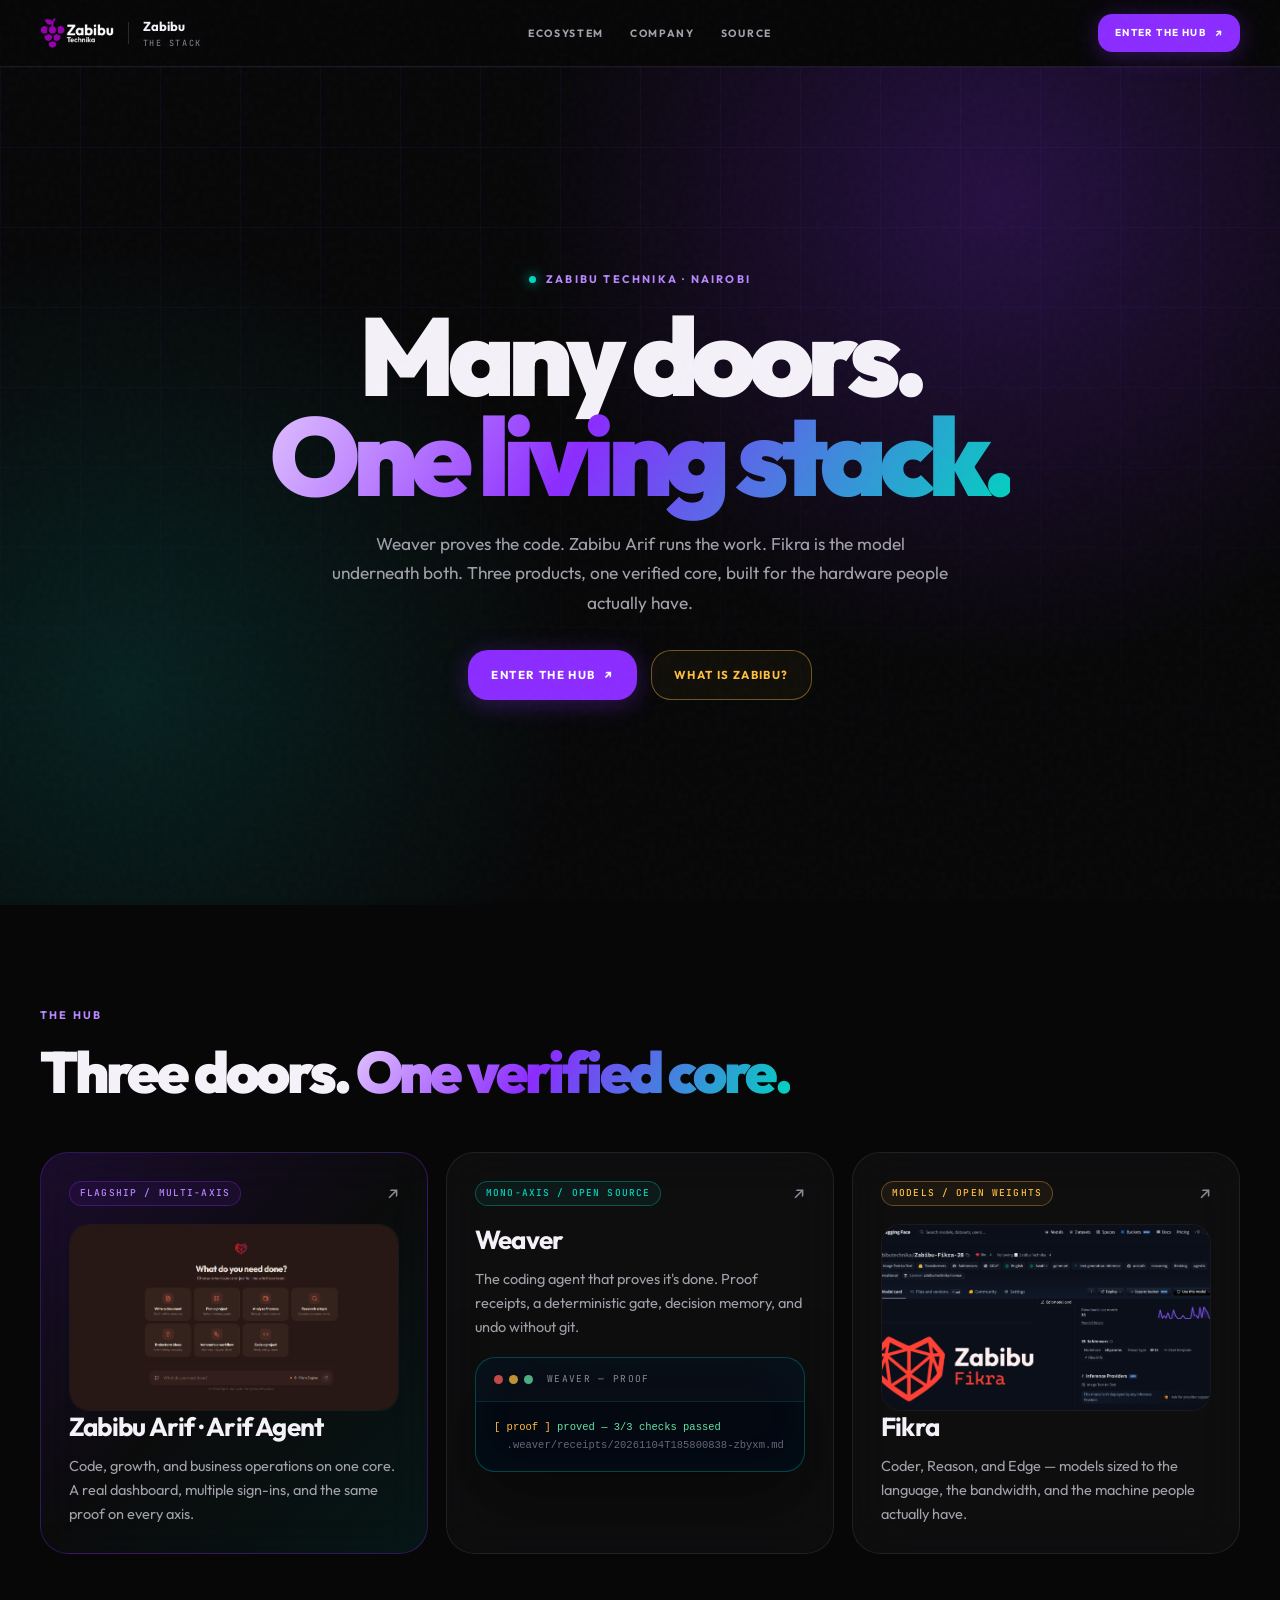
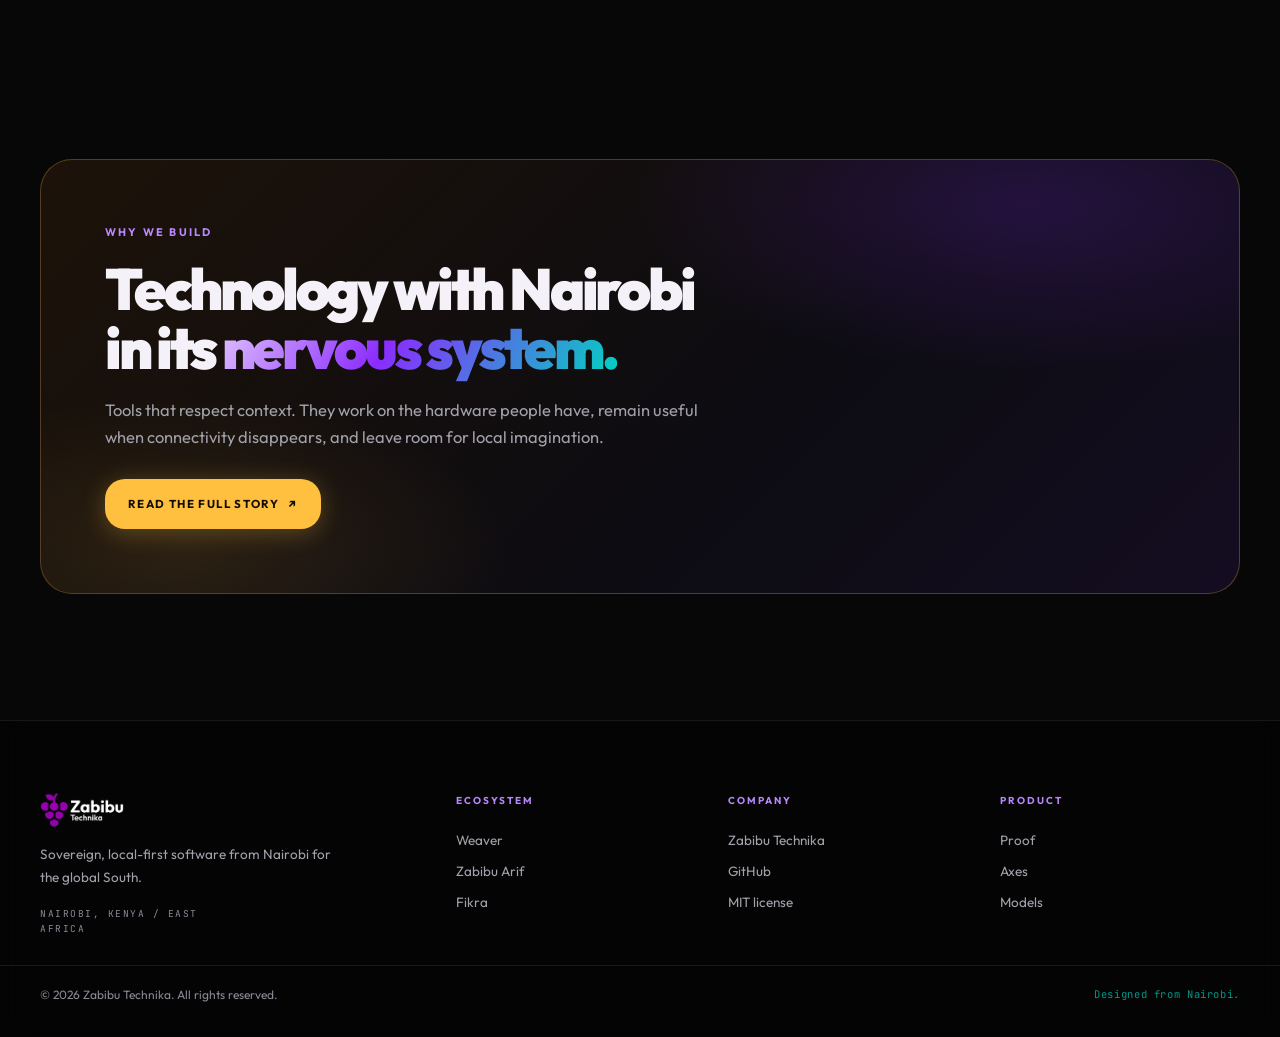
==== index.html @ de170490 "Website-only repository: product hub and Fikra site" ====
<!doctype html>
<html lang="en">
<head>
<meta charset="utf-8">
<meta name="viewport" content="width=device-width, initial-scale=1">
<title>Zabibu — Weaver, Arif Agent, and Fikra</title>
<meta name="description" content="Three doors into the Zabibu stack: Weaver the coding agent, Zabibu Arif / Arif Agent the multi-axis workspace, and Fikra the model family.">
<meta name="theme-color" content="#070708">
<link rel="preconnect" href="https://fonts.googleapis.com">
<link rel="preconnect" href="https://fonts.gstatic.com" crossorigin>
<link href="https://fonts.googleapis.com/css2?family=Outfit:wght@300;400;500;600;700;800;900&family=JetBrains+Mono:wght@400;500&display=swap" rel="stylesheet">
<link rel="stylesheet" href="style.css">
<style>
  .hub-hero { min-height: calc(100vh - 62px); display: grid; place-items: center; padding: clamp(56px, 9vw, 120px) 0; }
  .hub-hero .hero-inner { grid-template-columns: 1fr; text-align: center; }
  .hub-hero .hero-copy { max-width: 920px; margin: 0 auto; }
  .hub-hero .eyebrow { justify-content: center; }
  .hub-hero .lede { margin-left: auto; margin-right: auto; }
  .hub-hero h1 { font-size: clamp(52px, 8.6vw, 112px); }
  .hub-hero .cta { justify-content: center; }
  .hub-grid { display: grid; grid-template-columns: repeat(3, minmax(0, 1fr)); gap: 18px; }
  .hub-grid .portal { min-height: 300px; }
  .hub-grid .portal-media img { aspect-ratio: 16 / 9; object-fit: cover; }
  .hub-terminal { margin-top: 18px; border-radius: 1.25rem; }
  .hub-terminal pre { font-size: 10.5px; padding: 16px 18px; }
  @media (max-width: 920px) {
    .hub-grid { grid-template-columns: 1fr 1fr; }
    .hub-grid .portal.featured { grid-column: 1 / -1; }
  }
  @media (max-width: 680px) {
    .hub-grid { grid-template-columns: 1fr; }
    .hub-grid .portal.featured { grid-column: auto; }
  }
</style>
</head>
<body>
<div class="ambient" aria-hidden="true">
  <img src="assets/bg.jpg" srcset="assets/bg-sm.jpg 1100w, assets/bg.jpg 1920w" sizes="100vw" alt="">
  <div class="veil"></div>
</div>
<div class="noise" aria-hidden="true"></div>

<header class="site-header">
  <div class="header-inner">
    <a class="brand" href="./">
      <img src="assets/logo.png" alt="">
      <span class="brand-sep" aria-hidden="true"></span>
      <span class="brand-product">Zabibu<small>The stack</small></span>
    </a>
    <nav class="site-nav" aria-label="Primary">
      <a href="#ecosystem">Ecosystem</a>
      <a href="https://zabibu.vercel.app">Company</a>
      <a href="https://github.com/Zabibu-Technika/zabibu">Source</a>
    </nav>
    <div class="header-actions">
      <a class="glow-button small" href="#ecosystem">Enter the hub <span class="arrow" aria-hidden="true">↗</span></a>
    </div>
  </div>
</header>

<main>
  <section class="hero hub-hero">
    <div class="hero-inner">
      <div class="hero-copy">
        <p class="eyebrow"><span class="pulse-dot" aria-hidden="true"></span> Zabibu Technika · Nairobi</p>
        <h1>Many doors.<br><span class="text-gradient">One living stack.</span></h1>
        <p class="lede">
          Weaver proves the code. Zabibu Arif runs the work. Fikra is the model underneath both.
          Three products, one verified core, built for the hardware people actually have.
        </p>
        <div class="cta">
          <a class="glow-button" href="#ecosystem">Enter the hub <span class="arrow" aria-hidden="true">↗</span></a>
          <a class="outline-button" href="https://zabibu.vercel.app">What is Zabibu?</a>
        </div>
      </div>
    </div>
  </section>

  <section id="ecosystem" class="section">
    <div class="section-head">
      <p class="eyebrow">The hub</p>
      <h2>Three doors. <span class="text-gradient">One verified core.</span></h2>
    </div>

    <div class="hub-grid">
      <a class="portal featured" href="https://arifagent.vercel.app">
        <div>
          <div class="portal-top"><span class="tag purple">Flagship / Multi-axis</span><span class="arrow" aria-hidden="true">↗</span></div>
          <div class="portal-media"><img src="assets/arif.png" alt="Zabibu Arif dashboard"></div>
          <h3>Zabibu Arif · Arif Agent</h3>
          <p>Code, growth, and business operations on one core. A real dashboard, multiple sign-ins, and the same proof on every axis.</p>
        </div>
      </a>

      <a class="portal" href="https://zabibweaver.vercel.app">
        <div>
          <div class="portal-top"><span class="tag teal">Mono-axis / Open source</span><span class="arrow" aria-hidden="true">↗</span></div>
          <h3>Weaver</h3>
          <p>The coding agent that proves it's done. Proof receipts, a deterministic gate, decision memory, and undo without git.</p>
          <div class="terminal hub-terminal" aria-hidden="true">
            <div class="terminal-bar"><span></span><span></span><span></span><span class="title">weaver — proof</span></div>
            <pre><span class="amber">[ proof ]</span> <span class="ok">proved — 3/3 checks passed</span>
<span class="dim">  .weaver/receipts/20261104T185800838-zbyxm.md</span></pre>
          </div>
        </div>
      </a>

      <a class="portal" href="https://zabibufikra.vercel.app">
        <div>
          <div class="portal-top"><span class="tag amber">Models / Open weights</span><span class="arrow" aria-hidden="true">↗</span></div>
          <div class="portal-media"><img src="sites/fikra/assets/fikra.png" alt="Zabibu Fikra 2B model card"></div>
          <h3>Fikra</h3>
          <p>Coder, Reason, and Edge — models sized to the language, the bandwidth, and the machine people actually have.</p>
        </div>
      </a>
    </div>
  </section>

  <section class="section">
    <div class="manifesto">
      <p class="eyebrow">Why we build</p>
      <h2>Technology with Nairobi in its <span class="text-gradient">nervous system.</span></h2>
      <p class="copy">Tools that respect context. They work on the hardware people have, remain useful when connectivity disappears, and leave room for local imagination.</p>
      <a class="glow-button" href="https://zabibu.vercel.app">Read the full story <span class="arrow" aria-hidden="true">↗</span></a>
    </div>
  </section>
</main>

<footer class="site-footer">
  <div class="footer-inner">
    <div class="footer-brand">
      <img src="assets/logo.png" alt="Zabibu Technika">
      <p>Sovereign, local-first software from Nairobi for the global South.</p>
      <p class="footer-loc">Nairobi, Kenya / East Africa</p>
    </div>
    <div class="footer-col">
      <p class="footer-heading">Ecosystem</p>
      <a href="https://zabibweaver.vercel.app">Weaver</a>
      <a href="https://arifagent.vercel.app">Zabibu Arif</a>
      <a href="https://zabibufikra.vercel.app">Fikra</a>
    </div>
    <div class="footer-col">
      <p class="footer-heading">Company</p>
      <a href="https://zabibu.vercel.app">Zabibu Technika</a>
      <a href="https://github.com/Zabibu-Technika/zabibu">GitHub</a>
      <a href="https://github.com/Zabibu-Technika/zabibu/blob/main/Zabibu%20Weaver/LICENSE">MIT license</a>
    </div>
    <div class="footer-col">
      <p class="footer-heading">Product</p>
      <a href="https://zabibweaver.vercel.app">Proof</a>
      <a href="https://arifagent.vercel.app">Axes</a>
      <a href="https://zabibufikra.vercel.app">Models</a>
    </div>
  </div>
  <div class="footer-bottom">
    <span>© 2026 Zabibu Technika. All rights reserved.</span>
    <span class="mono">Designed from Nairobi.</span>
  </div>
</footer>
</body>
</html>
---- style.css ----
/* ============================================================
   Zabibu Technika — shared site language
   Reference: zabibu.vercel.app
   ============================================================ */

:root {
  color-scheme: dark;

  --bg: #070708;
  --panel: rgba(255, 255, 255, 0.032);
  --panel-strong: rgba(255, 255, 255, 0.05);
  --line: rgba(255, 255, 255, 0.08);
  --line-strong: rgba(255, 255, 255, 0.14);

  --text: #f4f1f8;
  --muted: #a1a1aa;
  --faint: #8a8a96;

  --purple: #8b2cff;
  --purple-soft: #b887ff;
  --amber: #ffbf3f;
  --teal: #00d5bf;
  --green: #66e3a4;

  --radius: 1.75rem;
  --ease: cubic-bezier(0.16, 1, 0.3, 1);

  --font: "Outfit", ui-sans-serif, system-ui, -apple-system, "Segoe UI", Roboto, sans-serif;
  --mono: "JetBrains Mono", ui-monospace, "Cascadia Code", Consolas, monospace;
}

*,
*::before,
*::after { box-sizing: border-box; }

html {
  scroll-behavior: smooth;
  background: var(--bg);
}

body {
  margin: 0;
  min-height: 100vh;
  overflow-x: hidden;
  background: var(--bg);
  color: var(--text);
  font-family: var(--font);
  font-size: 16px;
  line-height: 1.55;
  -webkit-font-smoothing: antialiased;
  text-rendering: optimizeLegibility;
}

a { color: inherit; text-decoration: none; }
img { display: block; max-width: 100%; }
figure { margin: 0; }
button { font: inherit; }
::selection { color: #fff; background: rgba(139, 44, 255, 0.42); }

/* ---------- atmosphere ---------- */

.ambient {
  position: fixed;
  inset: 0;
  z-index: -3;
  overflow: hidden;
  pointer-events: none;
  background: var(--bg);
}

.ambient img {
  width: 100%;
  height: 100%;
  object-fit: cover;
  opacity: 0.55;
  transform: scale(1.04);
  filter: brightness(0.82) contrast(1.08) saturate(0.82);
}

.ambient .veil {
  position: absolute;
  inset: 0;
  background:
    radial-gradient(900px 620px at 76% 0%, rgba(139, 44, 255, 0.18), transparent 62%),
    radial-gradient(720px 520px at 6% 28%, rgba(0, 213, 191, 0.09), transparent 58%),
    linear-gradient(180deg, rgba(7, 7, 8, 0.22) 0%, rgba(7, 7, 8, 0.62) 36%, rgba(7, 7, 8, 0.93) 70%, #070708 100%);
}

.noise {
  position: fixed;
  inset: 0;
  z-index: 70;
  pointer-events: none;
  opacity: 0.032;
  background-image: url("data:image/svg+xml,%3Csvg viewBox='0 0 180 180' xmlns='http://www.w3.org/2000/svg'%3E%3Cfilter id='n'%3E%3CfeTurbulence type='fractalNoise' baseFrequency='.9' numOctaves='3' stitchTiles='stitch'/%3E%3C/filter%3E%3Crect width='100%25' height='100%25' filter='url(%23n)' opacity='.8'/%3E%3C/svg%3E");
}

/* ---------- header ---------- */

.site-header {
  position: sticky;
  top: 0;
  z-index: 50;
  border-bottom: 1px solid var(--line);
  background: rgba(7, 7, 8, 0.8);
  -webkit-backdrop-filter: blur(22px) saturate(150%);
  backdrop-filter: blur(22px) saturate(150%);
}

.header-inner {
  display: flex;
  align-items: center;
  justify-content: space-between;
  gap: 28px;
  width: 100%;
  max-width: 1280px;
  margin: 0 auto;
  padding: 14px clamp(20px, 4vw, 40px);
}

.brand {
  display: flex;
  align-items: center;
  gap: 14px;
  min-width: 0;
}

.brand img { height: 30px; width: auto; }

.brand-sep {
  width: 1px;
  height: 22px;
  background: var(--line-strong);
  flex: none;
}

.brand-product {
  font-size: 13px;
  font-weight: 700;
  letter-spacing: 0.01em;
  white-space: nowrap;
  color: var(--text);
}

.brand-product small {
  display: block;
  margin-top: 1px;
  color: var(--faint);
  font-family: var(--mono);
  font-size: 8.5px;
  font-weight: 400;
  letter-spacing: 0.18em;
  text-transform: uppercase;
}

.site-nav {
  display: flex;
  align-items: center;
  gap: 26px;
  font-size: 10.5px;
  font-weight: 700;
  letter-spacing: 0.16em;
  text-transform: uppercase;
  color: var(--muted);
}

.site-nav a { padding: 4px 0; transition: color 0.2s ease; }
.site-nav a:hover { color: #fff; }

.header-actions { display: flex; align-items: center; gap: 12px; }

/* ---------- type ---------- */

.eyebrow {
  display: flex;
  align-items: center;
  gap: 10px;
  margin: 0 0 18px;
  color: var(--purple-soft);
  font-size: 11px;
  font-weight: 700;
  letter-spacing: 0.2em;
  text-transform: uppercase;
}

.pulse-dot {
  width: 7px;
  height: 7px;
  flex: none;
  border-radius: 50%;
  background: var(--teal);
  box-shadow: 0 0 12px var(--teal);
  animation: pulseGlow 2s ease-in-out infinite;
}

@keyframes pulseGlow {
  0%, 100% { opacity: 1; transform: scale(1); }
  50% { opacity: 0.45; transform: scale(0.85); }
}

h1 {
  margin: 0;
  font-size: clamp(46px, 7.1vw, 92px);
  font-weight: 900;
  line-height: 0.9;
  letter-spacing: -0.065em;
  text-wrap: balance;
}

h2 {
  margin: 0;
  font-size: clamp(32px, 4.6vw, 58px);
  font-weight: 900;
  line-height: 1.02;
  letter-spacing: -0.055em;
  text-wrap: balance;
}

h3 {
  margin: 0 0 8px;
  font-size: 20px;
  font-weight: 700;
  letter-spacing: -0.02em;
  line-height: 1.2;
}

.text-gradient {
  color: transparent;
  background: linear-gradient(120deg, #e2c5ff, #8b2cff 42%, #00d5bf);
  -webkit-background-clip: text;
  background-clip: text;
}

.lede {
  max-width: 56ch;
  margin: 24px 0 0;
  color: var(--muted);
  font-size: clamp(16px, 1.35vw, 18.5px);
  line-height: 1.72;
}

.lede strong { color: var(--text); font-weight: 600; }
.fine { margin-top: 16px; color: var(--faint); font-size: 12.5px; line-height: 1.7; }
.fine a { color: var(--purple-soft); text-decoration: underline; text-underline-offset: 2px; }
.fine a:hover { color: #fff; }

/* ---------- buttons ---------- */

.cta { display: flex; flex-wrap: wrap; gap: 14px; margin-top: 32px; }

.glow-button,
.outline-button {
  display: inline-flex;
  align-items: center;
  justify-content: center;
  gap: 9px;
  padding: 15px 22px;
  border-radius: 1.25rem;
  font-size: 11.5px;
  font-weight: 700;
  letter-spacing: 0.12em;
  text-transform: uppercase;
  transition: transform 0.3s var(--ease), box-shadow 0.3s var(--ease), background 0.2s ease, border-color 0.2s ease;
}

.glow-button {
  color: #fff;
  background: var(--purple);
  border: 1px solid transparent;
  box-shadow: 0 4px 25px rgba(139, 44, 255, 0.32);
}

.glow-button:hover {
  transform: translateY(-2px);
  background: #9b45ff;
  box-shadow: 0 8px 35px rgba(139, 44, 255, 0.5);
}

.outline-button {
  color: var(--amber);
  background: rgba(255, 191, 63, 0.04);
  border: 1px solid rgba(255, 191, 63, 0.4);
}

.outline-button:hover {
  transform: translateY(-2px);
  background: rgba(255, 191, 63, 0.09);
  border-color: var(--amber);
}

.glow-button.small {
  padding: 10px 16px;
  border-radius: 0.9rem;
  font-size: 10px;
}

.arrow { font-size: 1.05em; line-height: 1; }

/* ---------- hero ---------- */

.hero {
  position: relative;
  overflow: hidden;
  padding: clamp(64px, 9vw, 124px) 0 clamp(48px, 7vw, 92px);
}

.hero::before {
  content: "";
  position: absolute;
  inset: 0;
  pointer-events: none;
  background-image:
    linear-gradient(rgba(139, 44, 255, 0.075) 1px, transparent 1px),
    linear-gradient(90deg, rgba(139, 44, 255, 0.075) 1px, transparent 1px);
  background-size: 80px 80px;
  -webkit-mask-image: linear-gradient(180deg, #000 0%, rgba(0, 0, 0, 0.5) 62%, transparent 100%);
  mask-image: linear-gradient(180deg, #000 0%, rgba(0, 0, 0, 0.5) 62%, transparent 100%);
}

.hero::after {
  content: "";
  position: absolute;
  inset: 0;
  pointer-events: none;
  background:
    radial-gradient(circle at 78% 16%, rgba(139, 44, 255, 0.24), transparent 38%),
    radial-gradient(circle at 10% 74%, rgba(0, 213, 191, 0.13), transparent 34%);
}

.hero-inner {
  position: relative;
  z-index: 1;
  display: grid;
  grid-template-columns: minmax(0, 1.06fr) minmax(0, 0.94fr);
  align-items: center;
  gap: clamp(36px, 5vw, 72px);
  max-width: 1280px;
  margin: 0 auto;
  padding: 0 clamp(20px, 4vw, 40px);
}

.hero-copy { max-width: 660px; }

.hero-meta {
  margin: 26px 0 0;
  color: var(--faint);
  font-family: var(--mono);
  font-size: 10.5px;
  letter-spacing: 0.08em;
  text-transform: uppercase;
}

.hero-meta span { color: rgba(255, 255, 255, 0.22); margin: 0 6px; }

.hero-visual { position: relative; }

/* ---------- terminal ---------- */

.terminal {
  overflow: hidden;
  border: 1px solid rgba(0, 213, 191, 0.3);
  border-radius: 1.5rem;
  background: rgba(3, 8, 18, 0.9);
  box-shadow: inset 0 0 50px rgba(0, 213, 191, 0.04), 0 28px 70px rgba(0, 0, 0, 0.5);
  -webkit-backdrop-filter: blur(16px);
  backdrop-filter: blur(16px);
  font-family: var(--mono);
}

.terminal-bar {
  display: flex;
  align-items: center;
  gap: 6px;
  padding: 14px 18px;
  border-bottom: 1px solid rgba(0, 213, 191, 0.14);
  background: rgba(255, 255, 255, 0.02);
}

.terminal-bar span {
  width: 9px;
  height: 9px;
  border-radius: 50%;
  background: rgba(255, 255, 255, 0.16);
}

.terminal-bar span:nth-child(1) { background: rgba(255, 95, 86, 0.75); }
.terminal-bar span:nth-child(2) { background: rgba(255, 191, 63, 0.75); }
.terminal-bar span:nth-child(3) { background: rgba(102, 227, 164, 0.75); }

.terminal-bar .title {
  width: auto;
  height: auto;
  margin-left: 8px;
  border-radius: 0;
  background: none;
  color: var(--faint);
  font-size: 9.5px;
  letter-spacing: 0.14em;
  text-transform: uppercase;
}

.terminal pre {
  margin: 0;
  padding: 20px 22px;
  overflow-x: auto;
  color: #c9c9d1;
  font-size: 12px;
  line-height: 1.78;
  white-space: pre-wrap;
}

.terminal .dim, .dim { color: #66667a; }
.terminal .grey, .grey { color: #8a8a96; }
.terminal .cyan, .terminal .teal, .teal { color: var(--teal); }
.terminal .ok, .ok, .terminal .green, .green { color: var(--green); }
.terminal .amber, .amber { color: var(--amber); }

/* ---------- stats ---------- */

.stats {
  position: relative;
  z-index: 1;
  max-width: 1280px;
  margin: 0 auto;
  padding: 0 clamp(20px, 4vw, 40px);
}

.stats-inner {
  display: grid;
  grid-template-columns: repeat(4, minmax(0, 1fr));
  overflow: hidden;
  border: 1px solid var(--line);
  border-radius: 1.5rem;
  background: rgba(255, 255, 255, 0.025);
  -webkit-backdrop-filter: blur(16px);
  backdrop-filter: blur(16px);
}

.stat {
  display: flex;
  flex-direction: column;
  gap: 5px;
  padding: 26px 28px;
  border-left: 1px solid var(--line);
}

.stat:first-child { border-left: 0; }

.stat strong {
  font-size: clamp(26px, 3vw, 38px);
  font-weight: 800;
  line-height: 1;
  letter-spacing: -0.045em;
}

.stat span {
  color: var(--faint);
  font-size: 10.5px;
  font-weight: 600;
  letter-spacing: 0.14em;
  text-transform: uppercase;
}

/* ---------- sections ---------- */

.section {
  position: relative;
  max-width: 1280px;
  margin: 0 auto;
  padding: clamp(64px, 8vw, 104px) clamp(20px, 4vw, 40px);
}

.section-head { max-width: 840px; margin-bottom: clamp(32px, 4vw, 52px); }
.section-head.center { margin-left: auto; margin-right: auto; text-align: center; }
.section-head.center .eyebrow { justify-content: center; }
.section-head p.copy { max-width: 60ch; margin: 18px 0 0; color: var(--muted); font-size: 17px; line-height: 1.7; }
.section-head p.copy strong { color: var(--text); }

.band {
  border-top: 1px solid var(--line);
  border-bottom: 1px solid var(--line);
  background: rgba(255, 255, 255, 0.018);
  -webkit-backdrop-filter: blur(10px);
  backdrop-filter: blur(10px);
}

.grid { display: grid; gap: 18px; }
.grid.two { grid-template-columns: repeat(2, minmax(0, 1fr)); }
.grid.three { grid-template-columns: repeat(3, minmax(0, 1fr)); }

/* ---------- portals / cards ---------- */

.portal {
  position: relative;
  display: flex;
  flex-direction: column;
  justify-content: space-between;
  gap: 22px;
  min-height: 220px;
  overflow: hidden;
  padding: 28px;
  border: 1px solid var(--line);
  border-radius: var(--radius);
  background: rgba(255, 255, 255, 0.032);
  -webkit-backdrop-filter: blur(24px);
  backdrop-filter: blur(24px);
  transition: border-color 0.4s var(--ease), transform 0.4s var(--ease), box-shadow 0.4s var(--ease);
}

.portal::after {
  content: "";
  position: absolute;
  inset: 0;
  pointer-events: none;
  opacity: 0;
  background: radial-gradient(circle at 50% 0, rgba(139, 44, 255, 0.2), transparent 70%);
  transition: opacity 0.4s ease;
}

.portal:hover {
  transform: translateY(-4px);
  border-color: rgba(139, 44, 255, 0.5);
  box-shadow: 0 20px 40px rgba(0, 0, 0, 0.5), 0 0 30px rgba(139, 44, 255, 0.12);
}

.portal:hover::after { opacity: 1; }
.portal > * { position: relative; z-index: 1; }

.portal.featured {
  border-color: rgba(139, 44, 255, 0.3);
  background: linear-gradient(135deg, rgba(139, 44, 255, 0.15), rgba(255, 255, 255, 0.02) 50%, rgba(0, 213, 191, 0.08));
}

.portal.amber {
  border-color: rgba(255, 191, 63, 0.28);
  background: rgba(255, 191, 63, 0.03);
}

.portal-top {
  display: flex;
  align-items: center;
  justify-content: space-between;
  gap: 12px;
  margin-bottom: 18px;
}

.portal h3 { font-size: clamp(21px, 2.1vw, 26px); font-weight: 700; letter-spacing: -0.03em; }
.portal p { margin: 12px 0 0; color: var(--muted); font-size: 14.5px; line-height: 1.65; }
.portal p strong { color: var(--text); font-weight: 600; }
.portal p code { color: var(--purple-soft); font-family: var(--mono); font-size: 0.92em; }
.portal p + p { margin-top: 12px; }

.portal .arrow {
  color: var(--faint);
  font-size: 18px;
  transition: color 0.2s ease, transform 0.2s ease;
}

.portal:hover .arrow { color: var(--purple-soft); transform: translate(2px, -2px); }

.portal-media {
  margin-top: 18px;
  overflow: hidden;
  border: 1px solid var(--line);
  border-radius: 1.25rem;
  background: rgba(0, 0, 0, 0.5);
}

.portal-media img { width: 100%; height: auto; transition: transform 0.6s var(--ease); }
.portal:hover .portal-media img { transform: scale(1.03); }

.num {
  color: var(--purple-soft);
  font-family: var(--mono);
  font-size: 11px;
  letter-spacing: 0.16em;
}

.tag {
  display: inline-flex;
  align-items: center;
  gap: 6px;
  width: fit-content;
  padding: 4px 10px;
  border: 1px solid var(--line-strong);
  border-radius: 999px;
  background: rgba(255, 255, 255, 0.04);
  color: #aaa3b5;
  font-family: var(--mono);
  font-size: 9.5px;
  font-weight: 500;
  letter-spacing: 0.12em;
  text-transform: uppercase;
  white-space: nowrap;
}

.tag.purple { color: var(--purple-soft); border-color: rgba(139, 44, 255, 0.32); background: rgba(139, 44, 255, 0.08); }
.tag.amber { color: var(--amber); border-color: rgba(255, 191, 63, 0.32); background: rgba(255, 191, 63, 0.06); }
.tag.teal { color: var(--teal); border-color: rgba(0, 213, 191, 0.32); background: rgba(0, 213, 191, 0.06); }

/* ---------- showcase ---------- */

.showcase {
  overflow: hidden;
  border: 1px solid var(--line);
  border-radius: var(--radius);
  background: rgba(0, 0, 0, 0.58);
  box-shadow: 0 30px 80px rgba(0, 0, 0, 0.5);
  -webkit-backdrop-filter: blur(16px);
  backdrop-filter: blur(16px);
}

.showcase img { width: 100%; height: auto; }

.showcase-caption {
  display: flex;
  align-items: center;
  justify-content: space-between;
  gap: 12px;
  padding: 12px 16px;
  border-top: 1px solid var(--line);
  color: var(--faint);
  font-family: var(--mono);
  font-size: 9.5px;
  letter-spacing: 0.12em;
  text-transform: uppercase;
}

.showcase-caption .dot { color: var(--teal); }

/* ---------- panels, receipts, tables ---------- */

.panel {
  padding: 28px;
  border: 1px solid var(--line);
  border-radius: 1.5rem;
  background: rgba(255, 255, 255, 0.028);
  -webkit-backdrop-filter: blur(16px);
  backdrop-filter: blur(16px);
}

.receipt {
  margin-top: 26px;
  padding: 24px;
  border: 1px solid rgba(0, 213, 191, 0.25);
  border-radius: 1.5rem;
  background: rgba(3, 8, 18, 0.74);
  box-shadow: inset 0 0 50px rgba(0, 213, 191, 0.04);
  -webkit-backdrop-filter: blur(16px);
  backdrop-filter: blur(16px);
}

.receipt-head {
  display: flex;
  align-items: center;
  gap: 12px;
  margin-bottom: 14px;
  color: var(--faint);
  font-family: var(--mono);
  font-size: 11px;
  letter-spacing: 0.08em;
}

.badge {
  display: inline-flex;
  align-items: center;
  padding: 3px 10px;
  border-radius: 999px;
  font-family: var(--mono);
  font-size: 9.5px;
  font-weight: 500;
  letter-spacing: 0.12em;
  text-transform: uppercase;
}

.badge.ok { color: #062f1c; background: var(--green); }
.badge.warn { color: #2b1a00; background: var(--amber); }

table { width: 100%; border-collapse: collapse; font-family: var(--mono); font-size: 12px; }

th {
  padding: 10px 12px;
  border-bottom: 1px solid var(--line);
  color: var(--faint);
  font-size: 9.5px;
  font-weight: 500;
  letter-spacing: 0.11em;
  text-align: left;
  text-transform: uppercase;
}

td {
  padding: 11px 12px;
  border-bottom: 1px solid rgba(255, 255, 255, 0.05);
  color: var(--muted);
}

tr:last-child td { border-bottom: 0; }
td.ok { color: var(--green); }
td.partial { color: var(--amber); }
td.no { color: var(--faint); }
td.us { background: rgba(139, 44, 255, 0.05); }
td.us.yes { color: var(--green); }

.table-wrap {
  overflow-x: auto;
  border: 1px solid var(--line);
  border-radius: 1.5rem;
  background: rgba(255, 255, 255, 0.025);
  -webkit-backdrop-filter: blur(16px);
  backdrop-filter: blur(16px);
}

.table-wrap table { min-width: 660px; }

/* ---------- manifesto ---------- */

.manifesto {
  position: relative;
  overflow: hidden;
  padding: clamp(32px, 5vw, 64px);
  border: 1px solid rgba(255, 191, 63, 0.28);
  border-radius: 2rem;
  background: linear-gradient(135deg, #1c1208, #0d0c12 60%, #140d21);
}

.manifesto::before {
  content: "";
  position: absolute;
  inset: 0;
  pointer-events: none;
  background:
    radial-gradient(600px 260px at 82% 10%, rgba(139, 44, 255, 0.18), transparent 65%),
    radial-gradient(500px 240px at 12% 90%, rgba(255, 191, 63, 0.1), transparent 65%);
}

.manifesto > * { position: relative; z-index: 1; }
.manifesto h2 { max-width: 22ch; }
.manifesto .copy { max-width: 56ch; margin: 18px 0 0; color: var(--muted); font-size: 16.5px; line-height: 1.68; }
.manifesto .glow-button { margin-top: 28px; color: #140d02; background: var(--amber); box-shadow: 0 4px 25px rgba(255, 191, 63, 0.28); }
.manifesto .glow-button:hover { background: #ffd06f; box-shadow: 0 8px 35px rgba(255, 191, 63, 0.42); }

/* ---------- quickstart ---------- */

.start { text-align: center; }
.start .cta { justify-content: center; }

.code {
  max-width: 660px;
  margin: 28px auto 0;
  padding: 22px 24px;
  overflow-x: auto;
  border: 1px solid rgba(0, 213, 191, 0.25);
  border-radius: 1.25rem;
  background: rgba(3, 8, 18, 0.88);
  color: #c9c9d1;
  font-family: var(--mono);
  font-size: 12.5px;
  line-height: 1.85;
  text-align: left;
  white-space: pre;
  box-shadow: inset 0 0 50px rgba(0, 213, 191, 0.03);
}

.start .fine { max-width: 60ch; margin-left: auto; margin-right: auto; }

/* ---------- footer ---------- */

.site-footer {
  margin-top: 24px;
  border-top: 1px solid var(--line);
  background: rgba(0, 0, 0, 0.38);
  -webkit-backdrop-filter: blur(12px);
  backdrop-filter: blur(12px);
}

.footer-inner {
  display: grid;
  grid-template-columns: 1.6fr 1fr 1fr 1fr;
  gap: 32px;
  max-width: 1280px;
  margin: 0 auto;
  padding: clamp(40px, 6vw, 72px) clamp(20px, 4vw, 40px) 28px;
}

.footer-brand img { height: 34px; width: auto; margin-bottom: 16px; }
.footer-brand p { max-width: 34ch; margin: 0; color: var(--muted); font-size: 13.5px; line-height: 1.65; }
.footer-brand .footer-loc { margin-top: 18px; color: var(--faint); font-family: var(--mono); font-size: 9.5px; letter-spacing: 0.16em; text-transform: uppercase; }

.footer-col .footer-heading {
  margin: 0 0 16px;
  color: var(--purple-soft);
  font-size: 10px;
  font-weight: 700;
  letter-spacing: 0.2em;
  text-transform: uppercase;
}

.footer-col a,
.footer-col span {
  display: block;
  padding: 5px 0;
  color: var(--muted);
  font-size: 13.5px;
  transition: color 0.2s ease;
}

.footer-col a:hover { color: #fff; }

.footer-bottom {
  display: flex;
  flex-wrap: wrap;
  justify-content: space-between;
  gap: 12px;
  max-width: 1280px;
  margin: 0 auto;
  padding: 20px clamp(20px, 4vw, 40px) 32px;
  border-top: 1px solid var(--line);
  color: var(--faint);
  font-size: 12px;
}

.footer-bottom .mono { color: rgba(0, 213, 191, 0.7); font-family: var(--mono); font-size: 10.5px; letter-spacing: 0.06em; }

/* ---------- responsive ---------- */

@media (max-width: 1040px) {
  .site-nav { gap: 18px; }
}

@media (max-width: 920px) {
  .site-nav { display: none; }
  .hero-inner { grid-template-columns: 1fr; }
  .hero-copy { max-width: 720px; }
  .hero-visual { max-width: 720px; }
  .grid.three { grid-template-columns: repeat(2, minmax(0, 1fr)); }
  .grid.three > :last-child { grid-column: 1 / -1; }
  .footer-inner { grid-template-columns: 1fr 1fr 1fr; }
  .footer-brand { grid-column: 1 / -1; }
}

@media (max-width: 680px) {
  .brand-sep, .brand-product small { display: none; }
  .grid.two, .grid.three { grid-template-columns: 1fr; }
  .grid.three > :last-child { grid-column: auto; }
  .stats-inner { grid-template-columns: 1fr 1fr; }
  .stat { border-left: 0; border-top: 1px solid var(--line); }
  .stat:nth-child(1), .stat:nth-child(2) { border-top: 0; }
  .stat:nth-child(even) { border-left: 1px solid var(--line); }
  .footer-inner { grid-template-columns: 1fr 1fr; }
  .footer-brand { grid-column: 1 / -1; }
  .terminal pre { font-size: 10.5px; }
  .code { font-size: 11px; }
  .header-actions .glow-button.small { padding: 9px 13px; }
}

@media (max-width: 430px) {
  .brand img { height: 26px; }
  .brand-product { font-size: 12px; }
  .stats-inner { grid-template-columns: 1fr; }
  .stat, .stat:nth-child(even) { border-left: 0; border-top: 1px solid var(--line); }
  .stat:first-child { border-top: 0; }
  .footer-inner { grid-template-columns: 1fr; }
}

@media (prefers-reduced-motion: reduce) {
  html { scroll-behavior: auto; }
  *, *::before, *::after { animation: none !important; transition: none !important; }
}
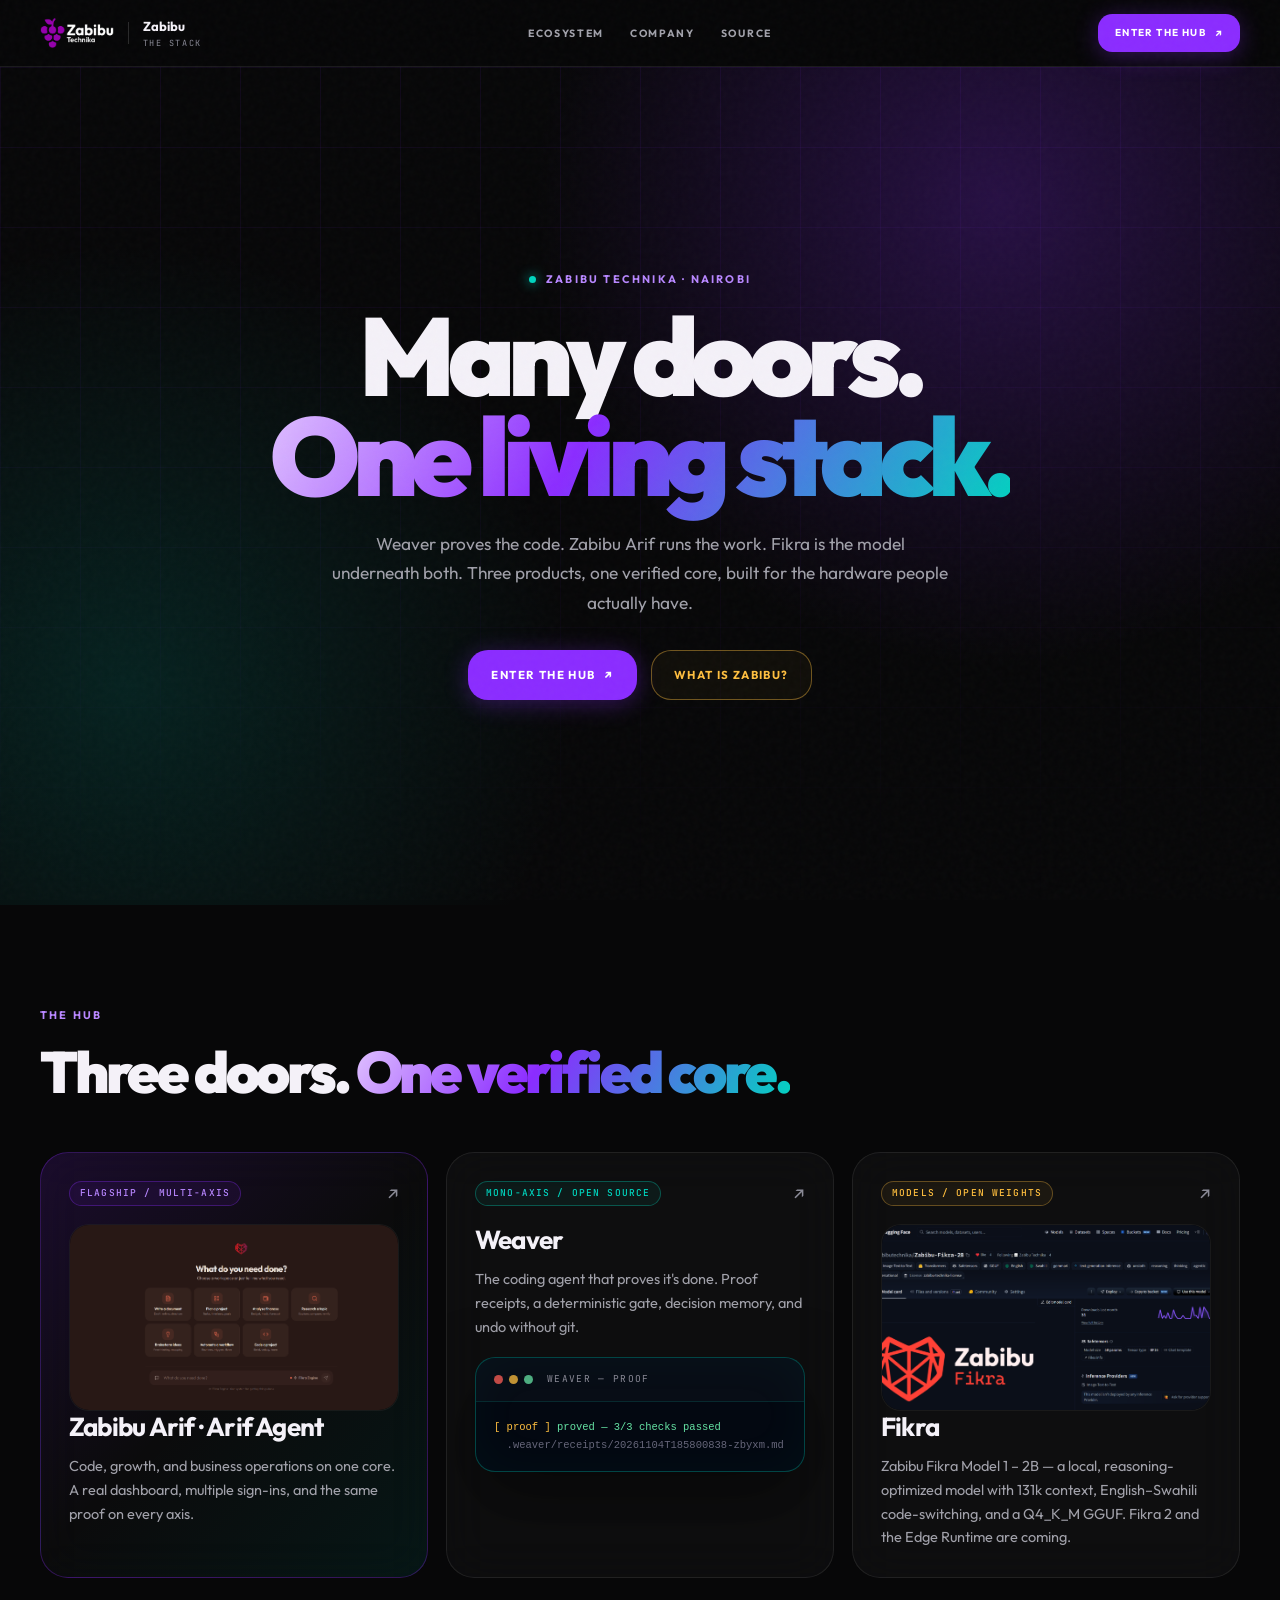
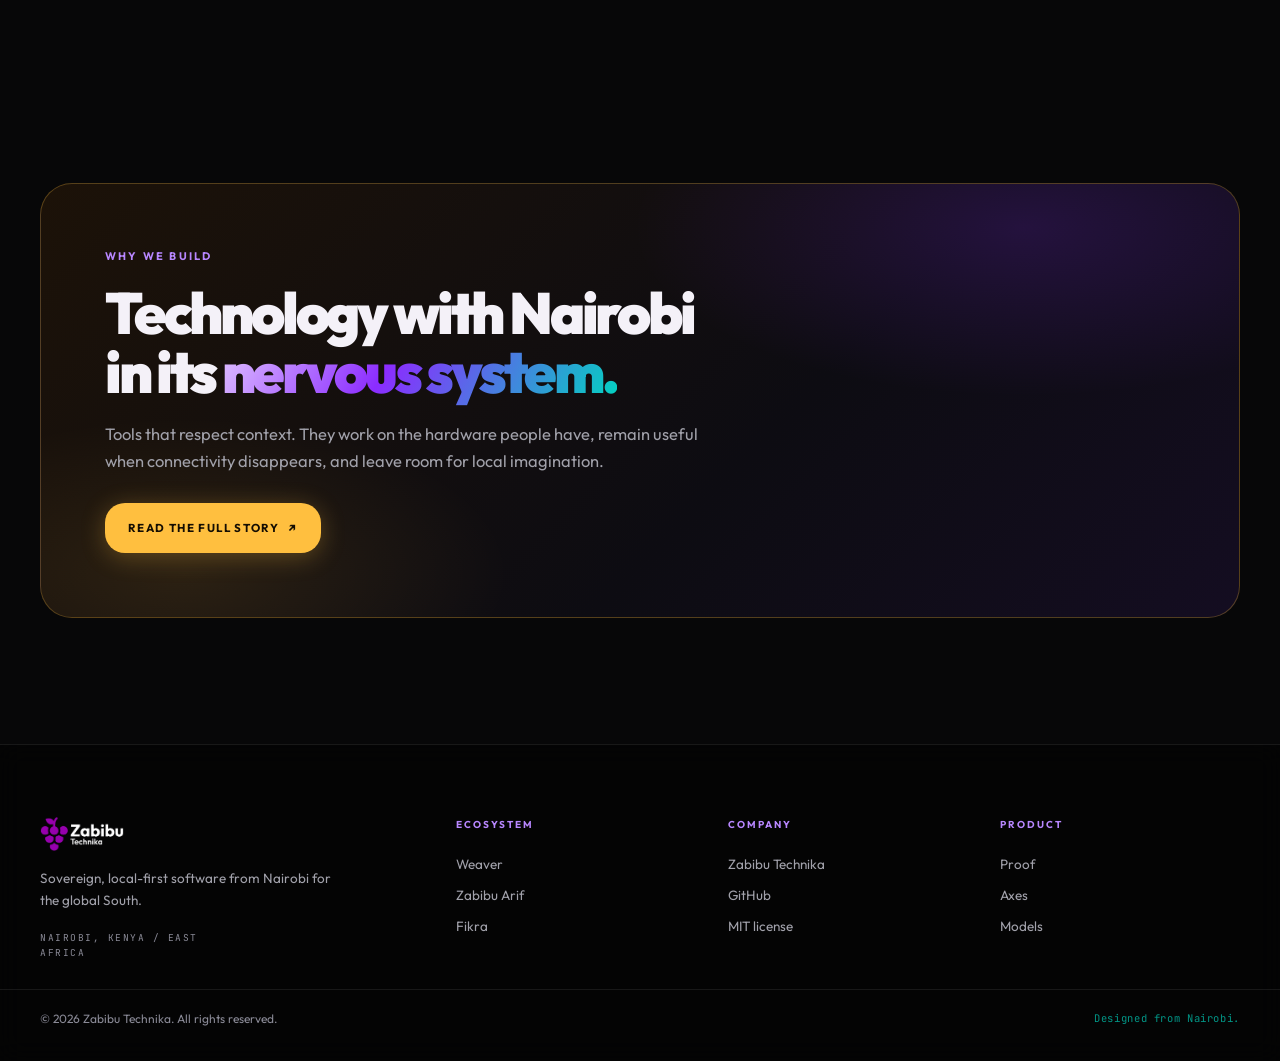
==== commit 6e0dee8b: "Point hub Fikra card at Model 1 2B and the coming runtime" ====
--- a/index.html
+++ b/index.html
@@ -50,7 +50,7 @@
     <nav class="site-nav" aria-label="Primary">
       <a href="#ecosystem">Ecosystem</a>
       <a href="https://zabibu.vercel.app">Company</a>
-      <a href="https://github.com/Zabibu-Technika/zabibu">Source</a>
+      <a href="https://github.com/Zabibu-Technika/ZabibuFikra">Source</a>
     </nav>
     <div class="header-actions">
       <a class="glow-button small" href="#ecosystem">Enter the hub <span class="arrow" aria-hidden="true">↗</span></a>
@@ -92,7 +92,7 @@
         </div>
       </a>
 
-      <a class="portal" href="https://zabibweaver.vercel.app">
+      <a class="portal" href="https://zabibuweaver.vercel.app">
         <div>
           <div class="portal-top"><span class="tag teal">Mono-axis / Open source</span><span class="arrow" aria-hidden="true">↗</span></div>
           <h3>Weaver</h3>
@@ -110,7 +110,7 @@
           <div class="portal-top"><span class="tag amber">Models / Open weights</span><span class="arrow" aria-hidden="true">↗</span></div>
           <div class="portal-media"><img src="sites/fikra/assets/fikra.png" alt="Zabibu Fikra 2B model card"></div>
           <h3>Fikra</h3>
-          <p>Coder, Reason, and Edge — models sized to the language, the bandwidth, and the machine people actually have.</p>
+          <p>Zabibu Fikra Model 1 – 2B — a local, reasoning-optimized model with 131k context, English–Swahili code-switching, and a Q4_K_M GGUF. Fikra 2 and the Edge Runtime are coming.</p>
         </div>
       </a>
     </div>
@@ -135,19 +135,19 @@
     </div>
     <div class="footer-col">
       <p class="footer-heading">Ecosystem</p>
-      <a href="https://zabibweaver.vercel.app">Weaver</a>
+      <a href="https://zabibuweaver.vercel.app">Weaver</a>
       <a href="https://arifagent.vercel.app">Zabibu Arif</a>
       <a href="https://zabibufikra.vercel.app">Fikra</a>
     </div>
     <div class="footer-col">
       <p class="footer-heading">Company</p>
       <a href="https://zabibu.vercel.app">Zabibu Technika</a>
-      <a href="https://github.com/Zabibu-Technika/zabibu">GitHub</a>
-      <a href="https://github.com/Zabibu-Technika/zabibu/blob/main/Zabibu%20Weaver/LICENSE">MIT license</a>
+      <a href="https://github.com/Zabibu-Technika/ZabibuFikra">GitHub</a>
+      <a href="https://github.com/Zabibu-Technika/ZabibuWeaver/blob/main/LICENSE">MIT license</a>
     </div>
     <div class="footer-col">
       <p class="footer-heading">Product</p>
-      <a href="https://zabibweaver.vercel.app">Proof</a>
+      <a href="https://zabibuweaver.vercel.app">Proof</a>
       <a href="https://arifagent.vercel.app">Axes</a>
       <a href="https://zabibufikra.vercel.app">Models</a>
     </div>
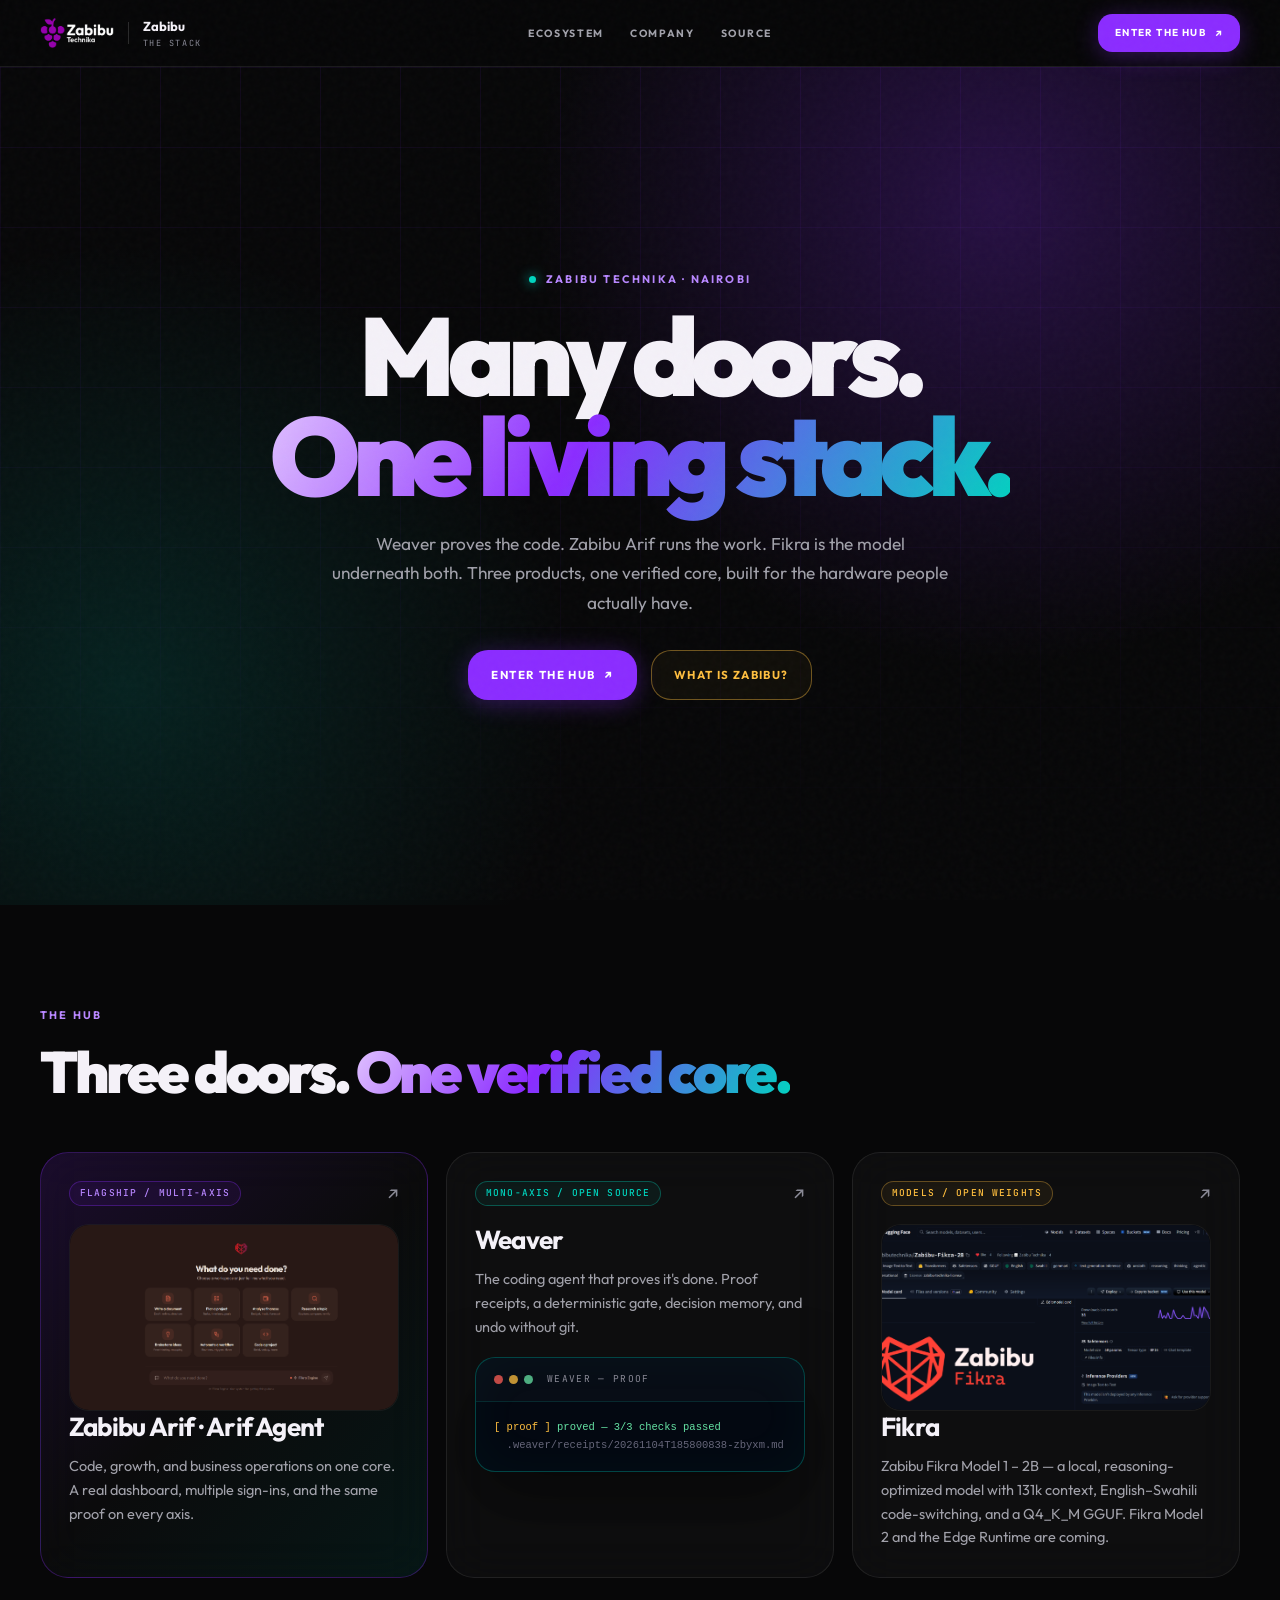
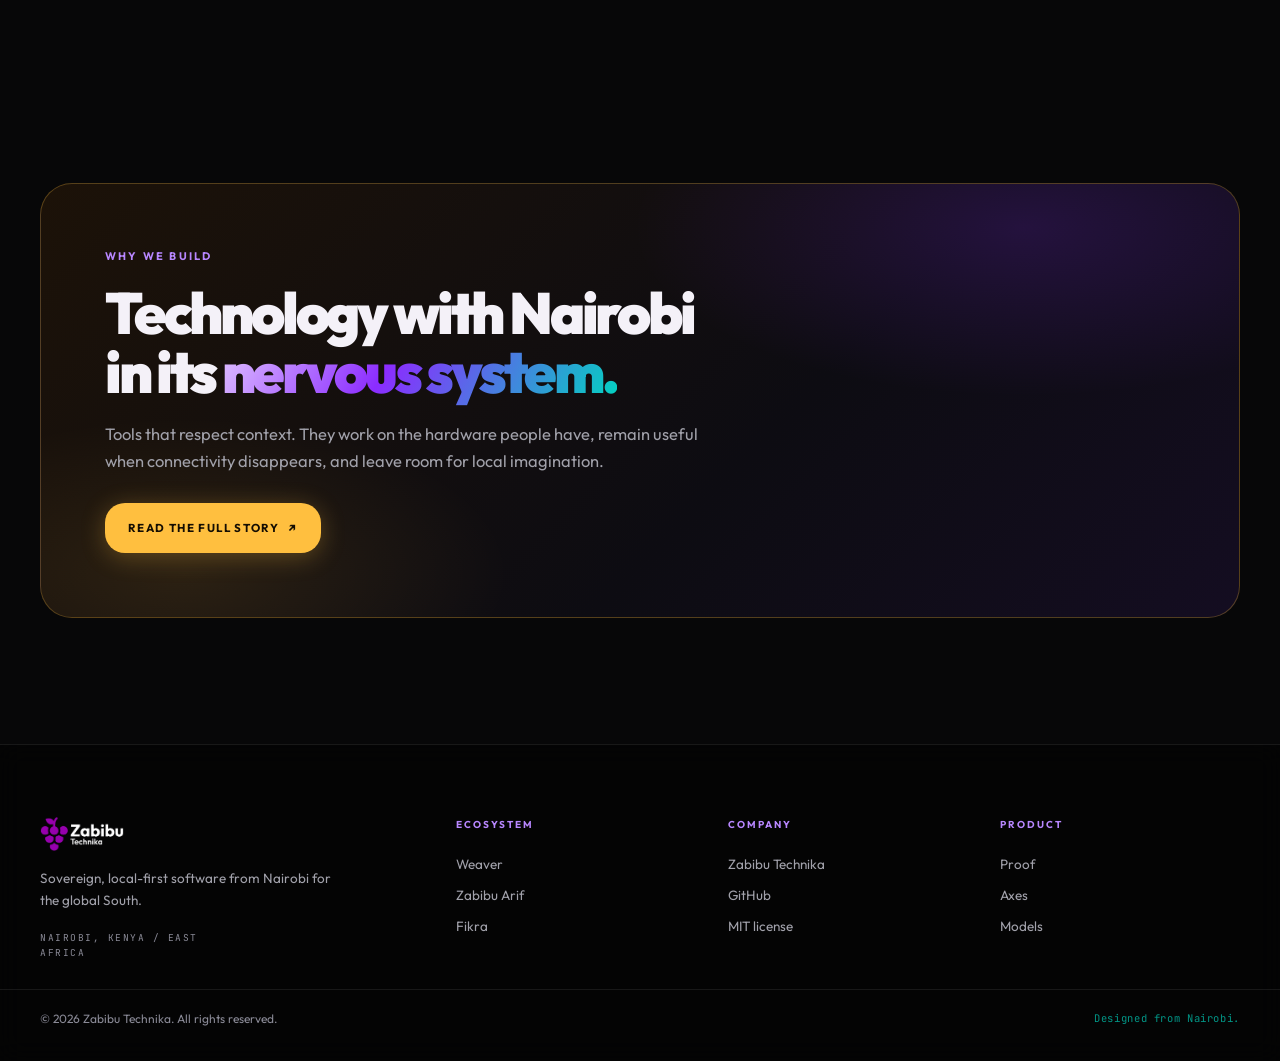
==== commit b09cb71f: "Rename Fikra Model 2 throughout the site" ====
--- a/index.html
+++ b/index.html
@@ -110,7 +110,7 @@
           <div class="portal-top"><span class="tag amber">Models / Open weights</span><span class="arrow" aria-hidden="true">↗</span></div>
           <div class="portal-media"><img src="sites/fikra/assets/fikra.png" alt="Zabibu Fikra 2B model card"></div>
           <h3>Fikra</h3>
-          <p>Zabibu Fikra Model 1 – 2B — a local, reasoning-optimized model with 131k context, English–Swahili code-switching, and a Q4_K_M GGUF. Fikra 2 and the Edge Runtime are coming.</p>
+          <p>Zabibu Fikra Model 1 – 2B — a local, reasoning-optimized model with 131k context, English–Swahili code-switching, and a Q4_K_M GGUF. Fikra Model 2 and the Edge Runtime are coming.</p>
         </div>
       </a>
     </div>
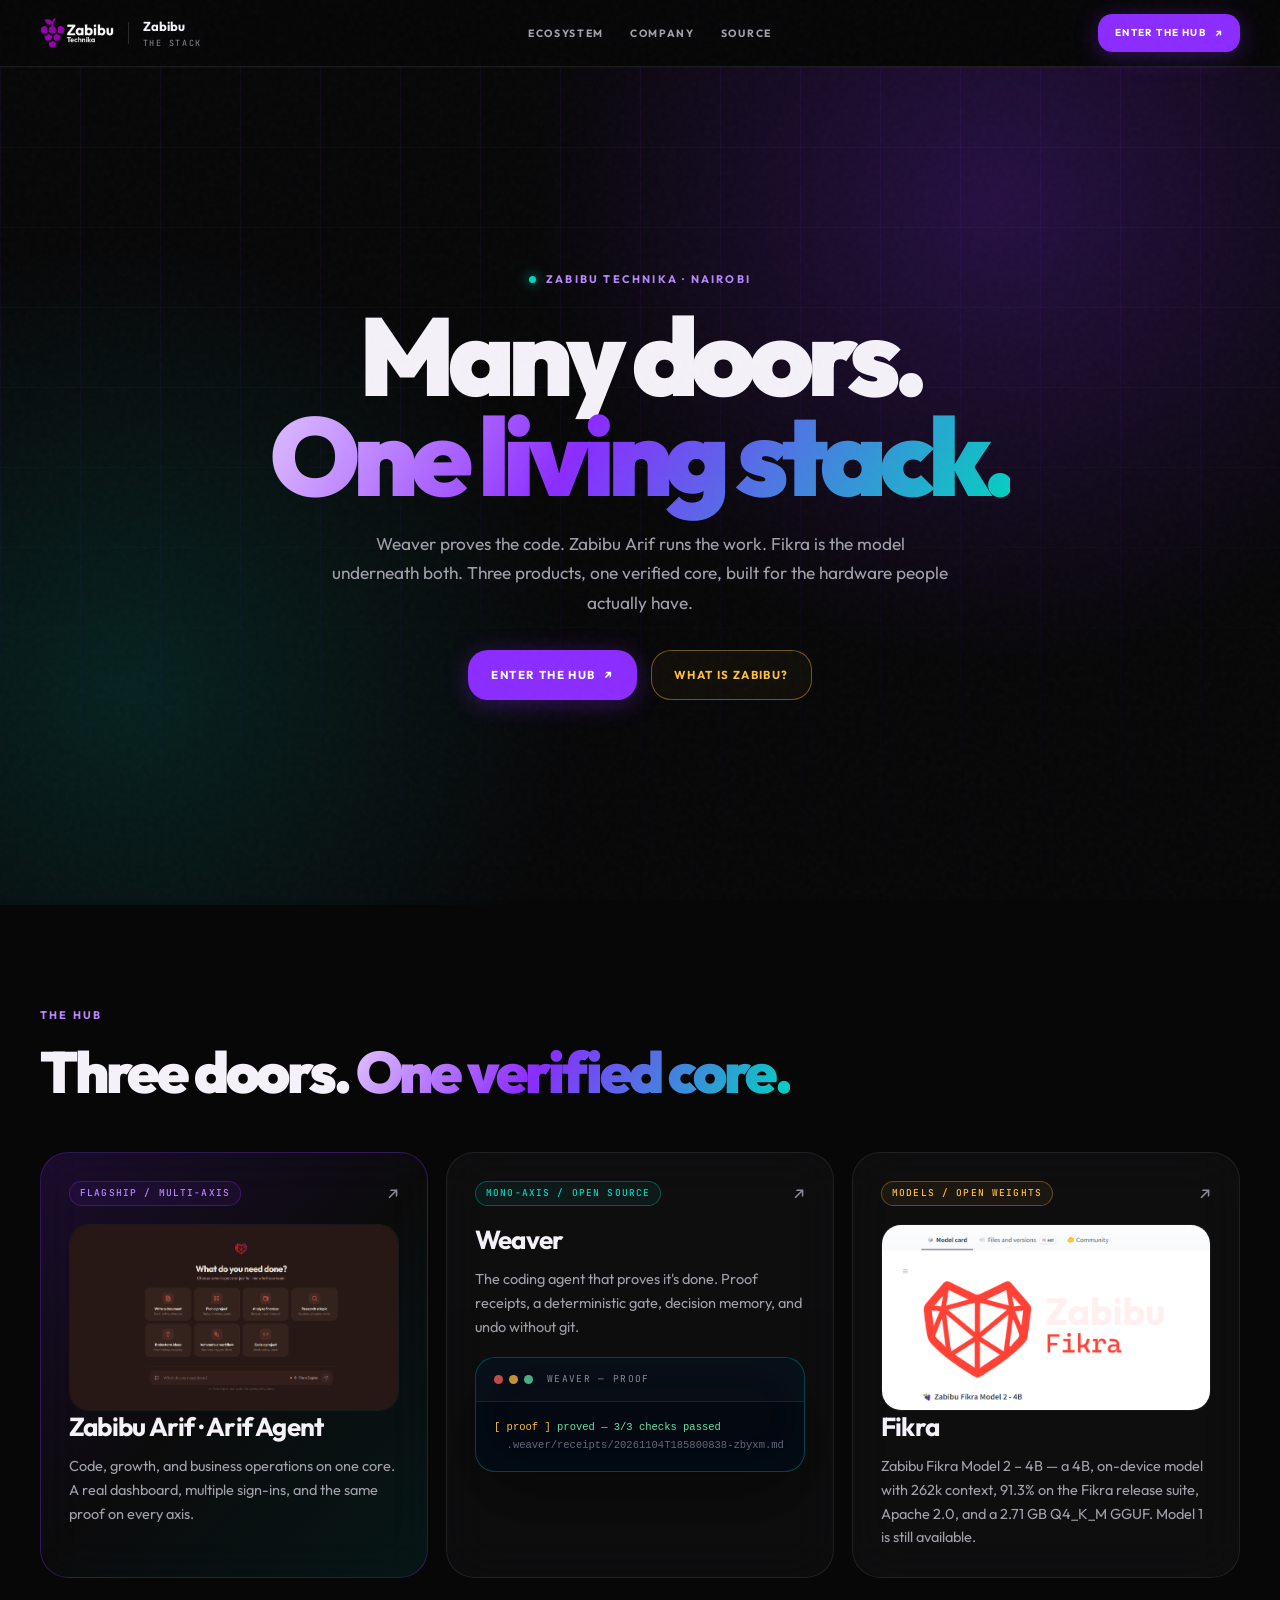
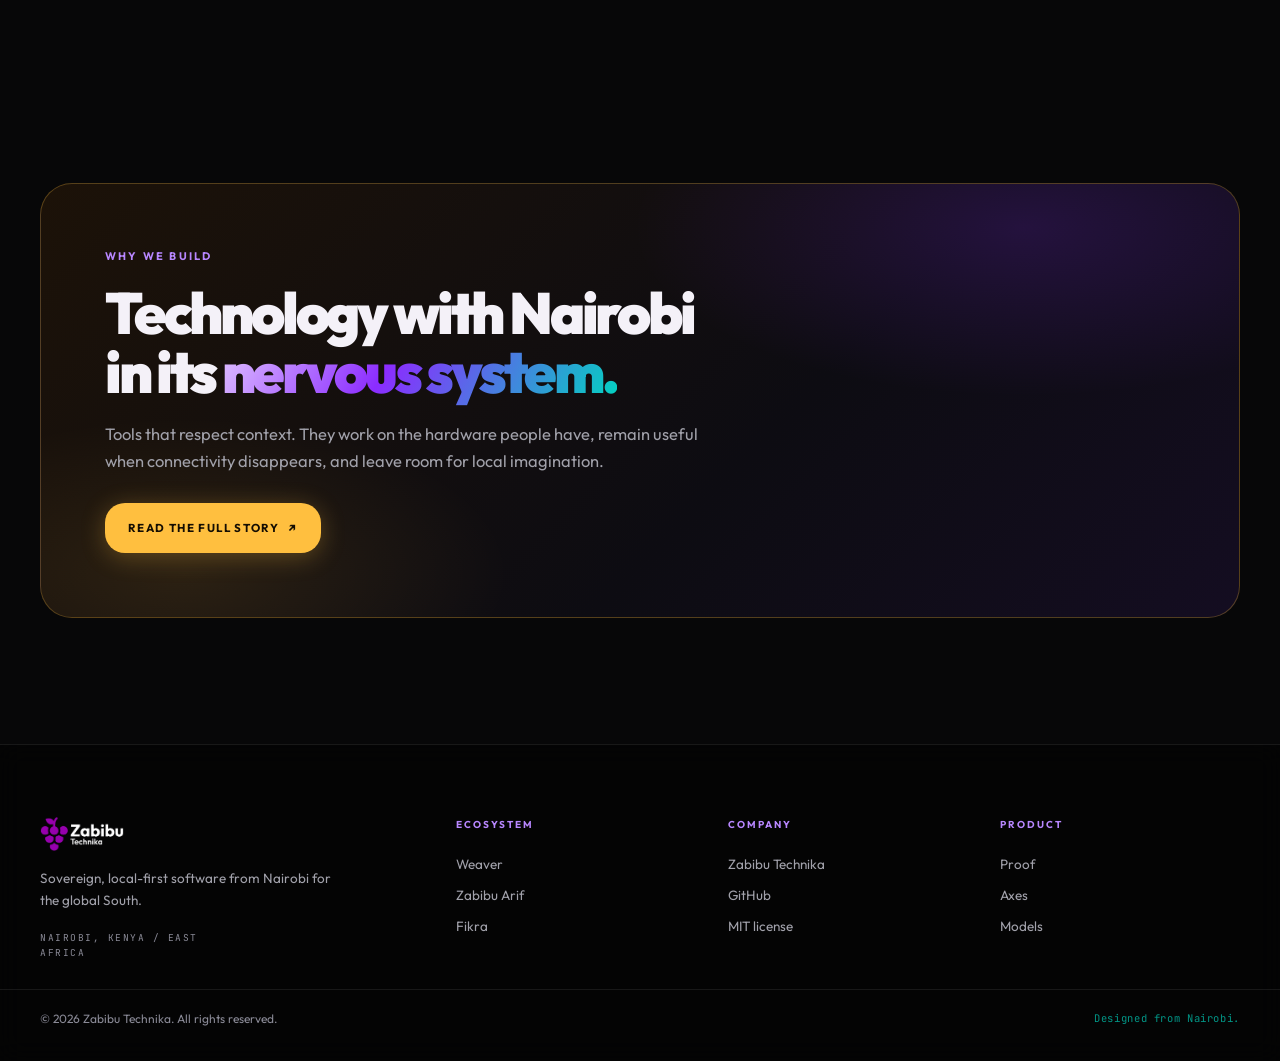
==== commit ee0f4685: "Ship Fikra Model 2 4B release page with benchmarks, limits, and Model 1" ====
--- a/index.html
+++ b/index.html
@@ -108,9 +108,9 @@
       <a class="portal" href="https://zabibufikra.vercel.app">
         <div>
           <div class="portal-top"><span class="tag amber">Models / Open weights</span><span class="arrow" aria-hidden="true">↗</span></div>
-          <div class="portal-media"><img src="sites/fikra/assets/fikra.png" alt="Zabibu Fikra 2B model card"></div>
+          <div class="portal-media"><img src="sites/fikra/assets/model2-card.png" alt="Zabibu Fikra Model 2 4B model card"></div>
           <h3>Fikra</h3>
-          <p>Zabibu Fikra Model 1 – 2B — a local, reasoning-optimized model with 131k context, English–Swahili code-switching, and a Q4_K_M GGUF. Fikra Model 2 and the Edge Runtime are coming.</p>
+          <p>Zabibu Fikra Model 2 – 4B — a 4B, on-device model with 262k context, 91.3% on the Fikra release suite, Apache 2.0, and a 2.71 GB Q4_K_M GGUF. Model 1 is still available.</p>
         </div>
       </a>
     </div>
